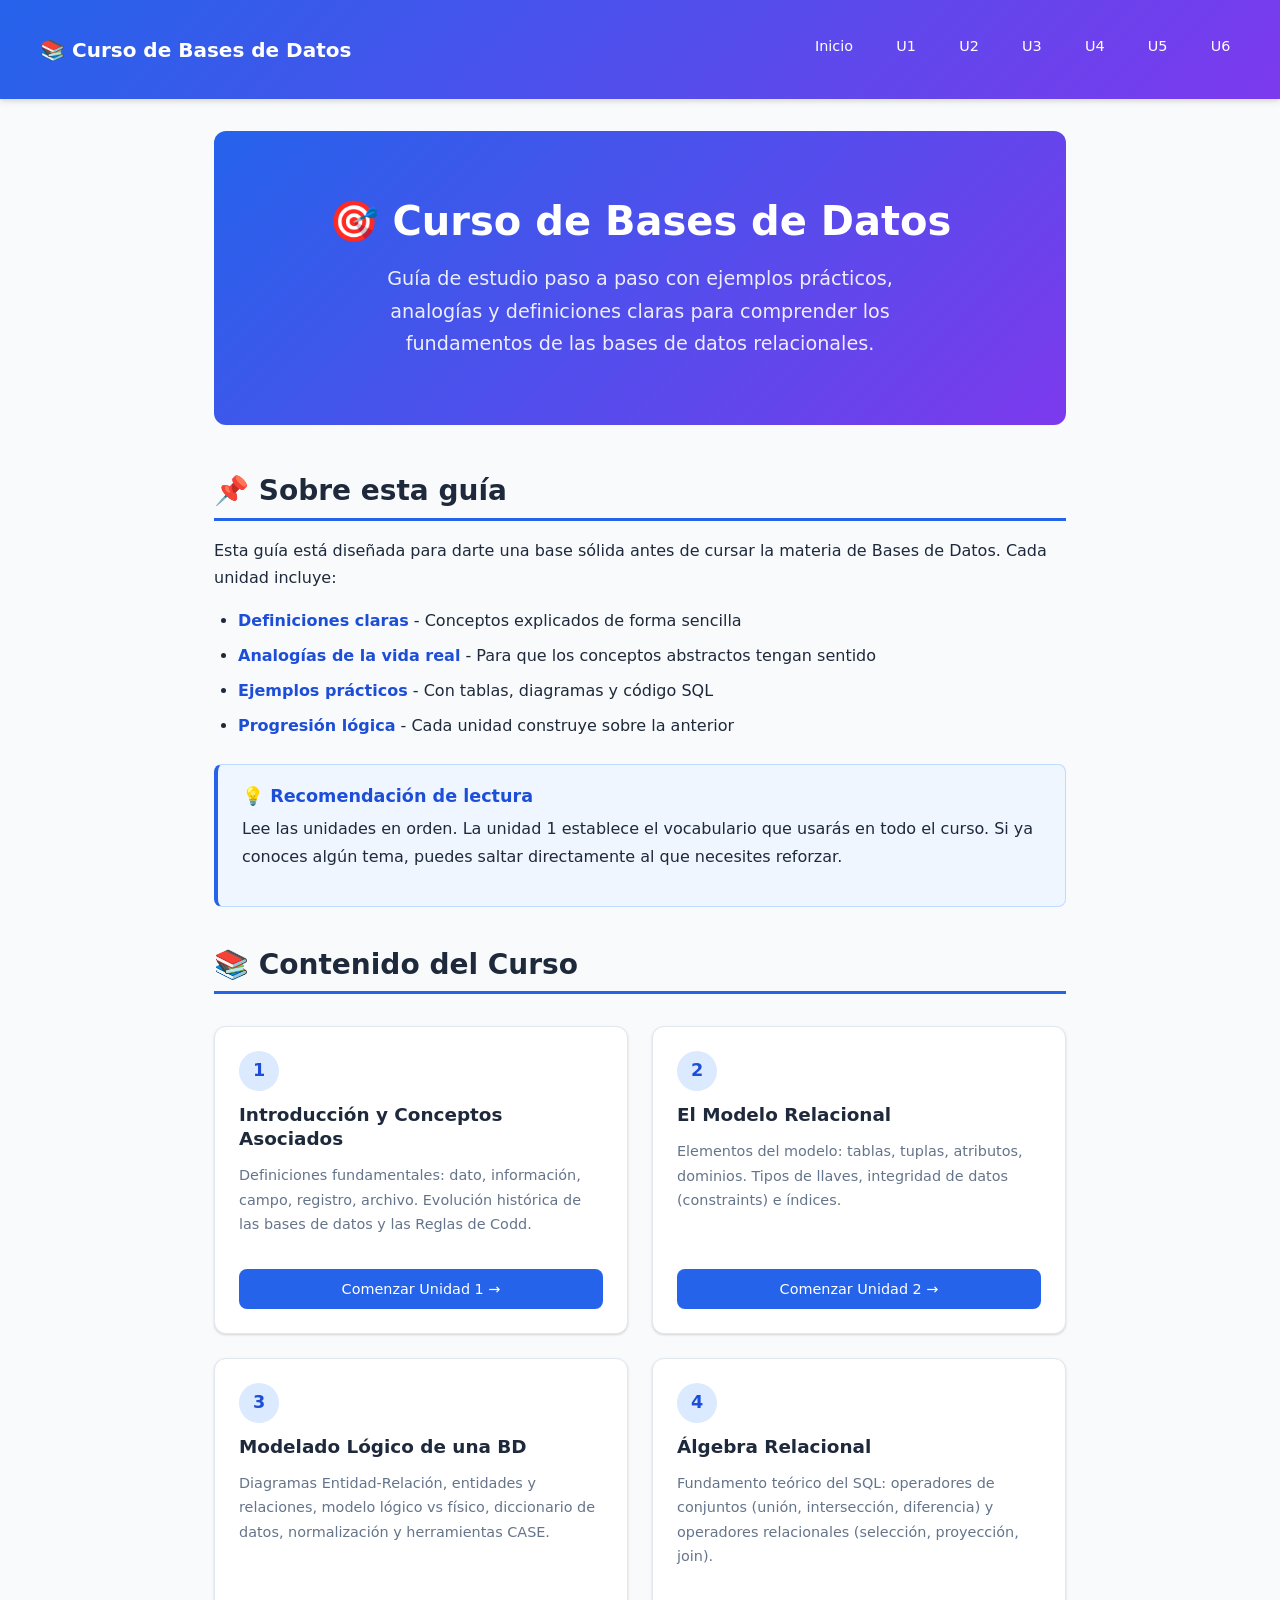
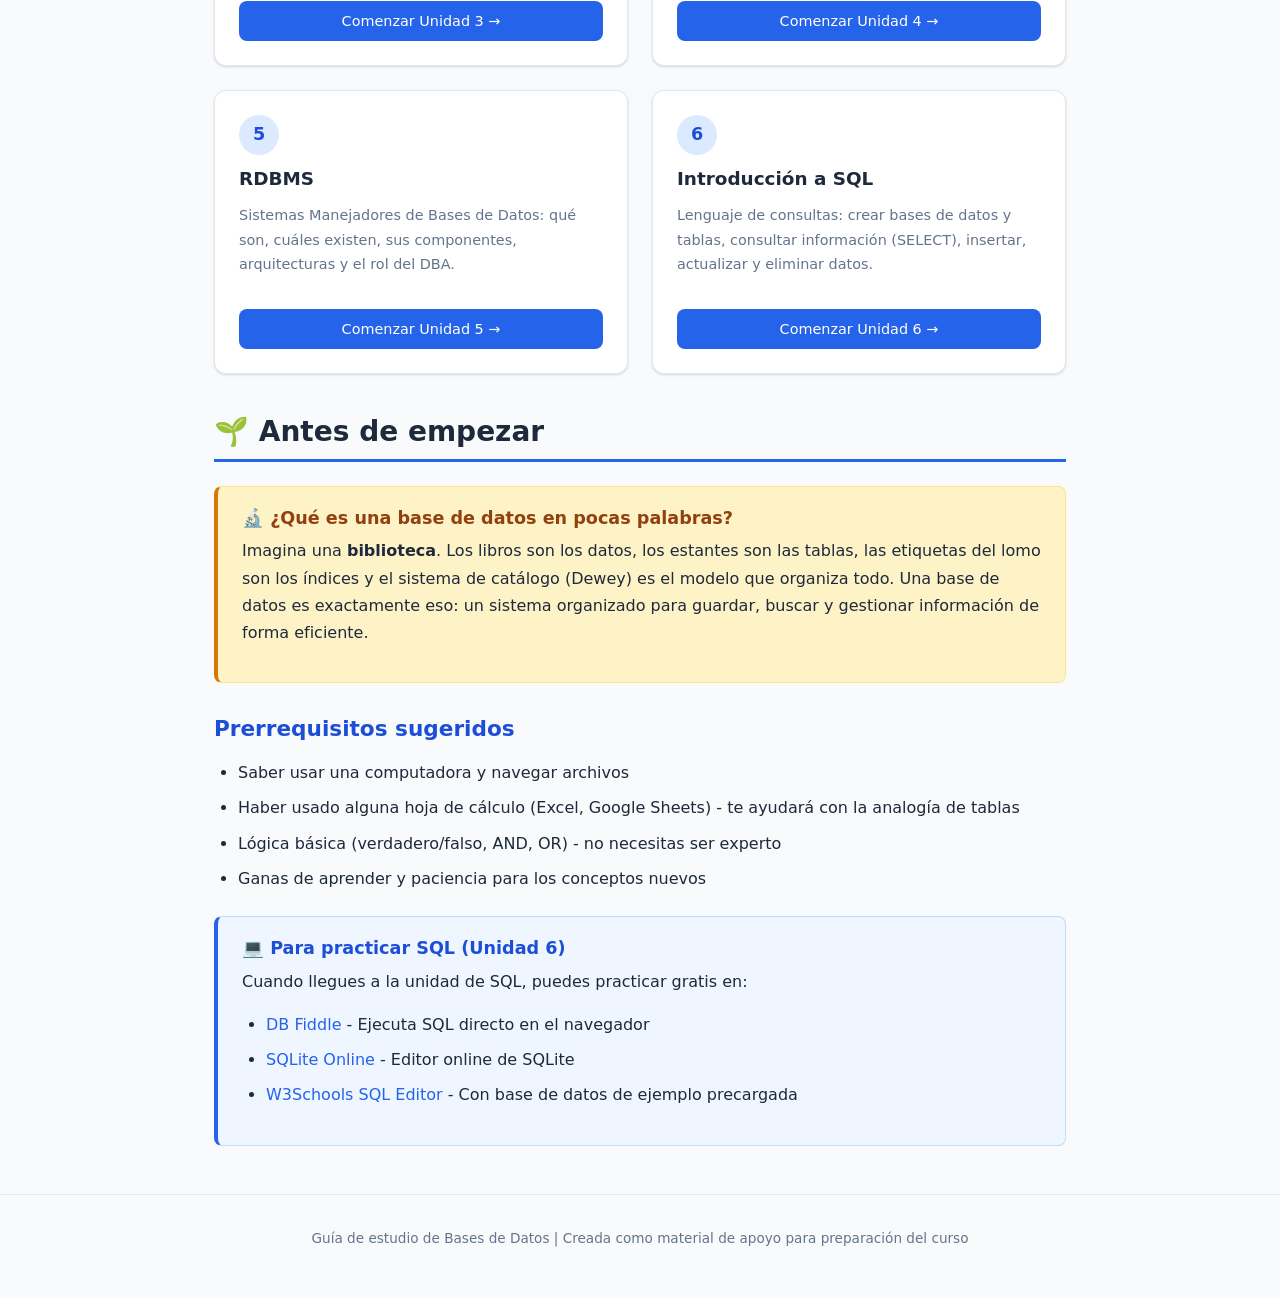
==== index.html @ d500a7af "Add files via upload" ====
<!DOCTYPE html>
<html lang="es">
<head>
    <meta charset="UTF-8">
    <meta name="viewport" content="width=device-width, initial-scale=1.0">
    <title>Curso de Bases de Datos - Guía de Estudio</title>
    <link rel="stylesheet" href="styles.css">
</head>
<body>
    <header class="site-header">
        <nav class="nav-container">
            <div class="nav-brand">&#128218; Curso de Bases de Datos</div>
            <ul class="nav-links">
                <li><a href="index.html">Inicio</a></li>
                <li><a href="unidad1.html">U1</a></li>
                <li><a href="unidad2.html">U2</a></li>
                <li><a href="unidad3.html">U3</a></li>
                <li><a href="unidad4.html">U4</a></li>
                <li><a href="unidad5.html">U5</a></li>
                <li><a href="unidad6.html">U6</a></li>
            </ul>
        </nav>
    </header>

    <main class="main-content">
        <section class="hero">
            <h1>&#127919; Curso de Bases de Datos</h1>
            <p>Guía de estudio paso a paso con ejemplos prácticos, analogías y definiciones claras para comprender los fundamentos de las bases de datos relacionales.</p>
        </section>

        <section>
            <h2>&#128204; Sobre esta guía</h2>
            <p>Esta guía está diseñada para darte una base sólida antes de cursar la materia de Bases de Datos. Cada unidad incluye:</p>
            <ul>
                <li><strong>Definiciones claras</strong> - Conceptos explicados de forma sencilla</li>
                <li><strong>Analogías de la vida real</strong> - Para que los conceptos abstractos tengan sentido</li>
                <li><strong>Ejemplos prácticos</strong> - Con tablas, diagramas y código SQL</li>
                <li><strong>Progresión lógica</strong> - Cada unidad construye sobre la anterior</li>
            </ul>

            <div class="info-box">
                <h4>&#128161; Recomendación de lectura</h4>
                <p>Lee las unidades en orden. La unidad 1 establece el vocabulario que usarás en todo el curso. Si ya conoces algún tema, puedes saltar directamente al que necesites reforzar.</p>
            </div>
        </section>

        <section>
            <h2>&#128218; Contenido del Curso</h2>
            <div class="units-grid">
                <div class="unit-card">
                    <span class="unit-number">1</span>
                    <h3>Introducción y Conceptos Asociados</h3>
                    <p>Definiciones fundamentales: dato, información, campo, registro, archivo. Evolución histórica de las bases de datos y las Reglas de Codd.</p>
                    <a href="unidad1.html" class="card-link">Comenzar Unidad 1 &rarr;</a>
                </div>

                <div class="unit-card">
                    <span class="unit-number">2</span>
                    <h3>El Modelo Relacional</h3>
                    <p>Elementos del modelo: tablas, tuplas, atributos, dominios. Tipos de llaves, integridad de datos (constraints) e índices.</p>
                    <a href="unidad2.html" class="card-link">Comenzar Unidad 2 &rarr;</a>
                </div>

                <div class="unit-card">
                    <span class="unit-number">3</span>
                    <h3>Modelado Lógico de una BD</h3>
                    <p>Diagramas Entidad-Relación, entidades y relaciones, modelo lógico vs físico, diccionario de datos, normalización y herramientas CASE.</p>
                    <a href="unidad3.html" class="card-link">Comenzar Unidad 3 &rarr;</a>
                </div>

                <div class="unit-card">
                    <span class="unit-number">4</span>
                    <h3>Álgebra Relacional</h3>
                    <p>Fundamento teórico del SQL: operadores de conjuntos (unión, intersección, diferencia) y operadores relacionales (selección, proyección, join).</p>
                    <a href="unidad4.html" class="card-link">Comenzar Unidad 4 &rarr;</a>
                </div>

                <div class="unit-card">
                    <span class="unit-number">5</span>
                    <h3>RDBMS</h3>
                    <p>Sistemas Manejadores de Bases de Datos: qué son, cuáles existen, sus componentes, arquitecturas y el rol del DBA.</p>
                    <a href="unidad5.html" class="card-link">Comenzar Unidad 5 &rarr;</a>
                </div>

                <div class="unit-card">
                    <span class="unit-number">6</span>
                    <h3>Introducción a SQL</h3>
                    <p>Lenguaje de consultas: crear bases de datos y tablas, consultar información (SELECT), insertar, actualizar y eliminar datos.</p>
                    <a href="unidad6.html" class="card-link">Comenzar Unidad 6 &rarr;</a>
                </div>
            </div>
        </section>

        <section>
            <h2>&#127793; Antes de empezar</h2>
            <div class="analogy-box">
                <h4>&#128300; ¿Qué es una base de datos en pocas palabras?</h4>
                <p>Imagina una <strong>biblioteca</strong>. Los libros son los datos, los estantes son las tablas, las etiquetas del lomo son los índices y el sistema de catálogo (Dewey) es el modelo que organiza todo. Una base de datos es exactamente eso: un sistema organizado para guardar, buscar y gestionar información de forma eficiente.</p>
            </div>

            <h3>Prerrequisitos sugeridos</h3>
            <ul>
                <li>Saber usar una computadora y navegar archivos</li>
                <li>Haber usado alguna hoja de cálculo (Excel, Google Sheets) - te ayudará con la analogía de tablas</li>
                <li>Lógica básica (verdadero/falso, AND, OR) - no necesitas ser experto</li>
                <li>Ganas de aprender y paciencia para los conceptos nuevos</li>
            </ul>

            <div class="info-box">
                <h4>&#128187; Para practicar SQL (Unidad 6)</h4>
                <p>Cuando llegues a la unidad de SQL, puedes practicar gratis en:</p>
                <ul>
                    <li><a href="https://www.db-fiddle.com/" target="_blank">DB Fiddle</a> - Ejecuta SQL directo en el navegador</li>
                    <li><a href="https://sqliteonline.com/" target="_blank">SQLite Online</a> - Editor online de SQLite</li>
                    <li><a href="https://www.w3schools.com/sql/trysql.asp?filename=trysql_select_all" target="_blank">W3Schools SQL Editor</a> - Con base de datos de ejemplo precargada</li>
                </ul>
            </div>
        </section>
    </main>

    <footer class="site-footer">
        <p>Guía de estudio de Bases de Datos | Creada como material de apoyo para preparación del curso</p>
    </footer>
</body>
</html>
---- styles.css ----
/* ============================================
   CURSO DE BASES DE DATOS - ESTILOS GLOBALES
   ============================================ */

/* Reset y base */
* {
    margin: 0;
    padding: 0;
    box-sizing: border-box;
}

:root {
    --primary: #2563eb;
    --primary-dark: #1d4ed8;
    --primary-light: #dbeafe;
    --secondary: #7c3aed;
    --accent: #059669;
    --accent-light: #d1fae5;
    --warning: #d97706;
    --warning-light: #fef3c7;
    --danger: #dc2626;
    --danger-light: #fee2e2;
    --text: #1e293b;
    --text-light: #64748b;
    --bg: #f8fafc;
    --white: #ffffff;
    --border: #e2e8f0;
    --shadow: 0 1px 3px rgba(0,0,0,0.1), 0 1px 2px rgba(0,0,0,0.06);
    --shadow-md: 0 4px 6px rgba(0,0,0,0.07), 0 2px 4px rgba(0,0,0,0.06);
    --shadow-lg: 0 10px 15px rgba(0,0,0,0.1), 0 4px 6px rgba(0,0,0,0.05);
    --radius: 8px;
    --radius-lg: 12px;
}

html {
    scroll-behavior: smooth;
}

body {
    font-family: 'Segoe UI', system-ui, -apple-system, sans-serif;
    line-height: 1.7;
    color: var(--text);
    background: var(--bg);
}

/* Tipografía */
h1, h2, h3, h4 {
    line-height: 1.3;
    color: var(--text);
}

h1 {
    font-size: 2.25rem;
    font-weight: 800;
    margin-bottom: 1rem;
}

h2 {
    font-size: 1.75rem;
    font-weight: 700;
    margin-top: 2.5rem;
    margin-bottom: 1rem;
    padding-bottom: 0.5rem;
    border-bottom: 3px solid var(--primary);
}

h3 {
    font-size: 1.35rem;
    font-weight: 600;
    margin-top: 2rem;
    margin-bottom: 0.75rem;
    color: var(--primary-dark);
}

h4 {
    font-size: 1.1rem;
    font-weight: 600;
    margin-top: 1.5rem;
    margin-bottom: 0.5rem;
}

p {
    margin-bottom: 1rem;
}

a {
    color: var(--primary);
    text-decoration: none;
    transition: color 0.2s;
}

a:hover {
    color: var(--primary-dark);
    text-decoration: underline;
}

/* Header / Navegación */
.site-header {
    background: linear-gradient(135deg, var(--primary) 0%, var(--secondary) 100%);
    color: white;
    padding: 1rem 2rem;
    position: sticky;
    top: 0;
    z-index: 100;
    box-shadow: var(--shadow-md);
}

.site-header a {
    color: white;
    font-weight: 500;
}

.site-header a:hover {
    color: var(--primary-light);
    text-decoration: none;
}

.nav-container {
    max-width: 1200px;
    margin: 0 auto;
    display: flex;
    align-items: center;
    justify-content: space-between;
    flex-wrap: wrap;
    gap: 1rem;
}

.nav-brand {
    font-size: 1.25rem;
    font-weight: 700;
    display: flex;
    align-items: center;
    gap: 0.5rem;
}

.nav-links {
    display: flex;
    gap: 1.5rem;
    flex-wrap: wrap;
    list-style: none;
}

.nav-links a {
    font-size: 0.9rem;
    padding: 0.3rem 0.6rem;
    border-radius: 4px;
    transition: background 0.2s;
}

.nav-links a:hover {
    background: rgba(255,255,255,0.15);
}

/* Contenido principal */
.main-content {
    max-width: 900px;
    margin: 2rem auto;
    padding: 0 1.5rem;
}

/* Hero section (index) */
.hero {
    text-align: center;
    padding: 4rem 2rem;
    background: linear-gradient(135deg, var(--primary) 0%, var(--secondary) 100%);
    color: white;
    border-radius: var(--radius-lg);
    margin-bottom: 3rem;
}

.hero h1 {
    color: white;
    font-size: 2.5rem;
    margin-bottom: 1rem;
}

.hero p {
    font-size: 1.2rem;
    opacity: 0.9;
    max-width: 600px;
    margin: 0 auto;
}

/* Cards de unidades (index) */
.units-grid {
    display: grid;
    grid-template-columns: repeat(auto-fit, minmax(300px, 1fr));
    gap: 1.5rem;
    margin: 2rem 0;
}

.unit-card {
    background: var(--white);
    border-radius: var(--radius-lg);
    padding: 1.5rem;
    box-shadow: var(--shadow);
    border: 1px solid var(--border);
    transition: transform 0.2s, box-shadow 0.2s;
    display: flex;
    flex-direction: column;
}

.unit-card:hover {
    transform: translateY(-3px);
    box-shadow: var(--shadow-lg);
}

.unit-card .unit-number {
    display: inline-flex;
    align-items: center;
    justify-content: center;
    width: 40px;
    height: 40px;
    background: var(--primary-light);
    color: var(--primary-dark);
    border-radius: 50%;
    font-weight: 700;
    font-size: 1.1rem;
    margin-bottom: 0.75rem;
}

.unit-card h3 {
    margin-top: 0;
    color: var(--text);
    font-size: 1.15rem;
}

.unit-card p {
    color: var(--text-light);
    font-size: 0.9rem;
    flex-grow: 1;
}

.unit-card .card-link {
    display: inline-block;
    margin-top: 1rem;
    padding: 0.5rem 1rem;
    background: var(--primary);
    color: white;
    border-radius: var(--radius);
    font-weight: 500;
    font-size: 0.9rem;
    transition: background 0.2s;
    text-align: center;
}

.unit-card .card-link:hover {
    background: var(--primary-dark);
    text-decoration: none;
}

/* Cajas de contenido especial */
.concept-box {
    background: var(--white);
    border: 1px solid var(--border);
    border-left: 4px solid var(--primary);
    border-radius: var(--radius);
    padding: 1.25rem 1.5rem;
    margin: 1.5rem 0;
    box-shadow: var(--shadow);
}

.concept-box h4 {
    margin-top: 0;
    color: var(--primary-dark);
    display: flex;
    align-items: center;
    gap: 0.5rem;
}

.analogy-box {
    background: var(--warning-light);
    border: 1px solid #fde68a;
    border-left: 4px solid var(--warning);
    border-radius: var(--radius);
    padding: 1.25rem 1.5rem;
    margin: 1.5rem 0;
}

.analogy-box h4 {
    margin-top: 0;
    color: #92400e;
    display: flex;
    align-items: center;
    gap: 0.5rem;
}

.example-box {
    background: var(--accent-light);
    border: 1px solid #a7f3d0;
    border-left: 4px solid var(--accent);
    border-radius: var(--radius);
    padding: 1.25rem 1.5rem;
    margin: 1.5rem 0;
}

.example-box h4 {
    margin-top: 0;
    color: #065f46;
    display: flex;
    align-items: center;
    gap: 0.5rem;
}

.warning-box {
    background: var(--danger-light);
    border: 1px solid #fecaca;
    border-left: 4px solid var(--danger);
    border-radius: var(--radius);
    padding: 1.25rem 1.5rem;
    margin: 1.5rem 0;
}

.warning-box h4 {
    margin-top: 0;
    color: #991b1b;
    display: flex;
    align-items: center;
    gap: 0.5rem;
}

.info-box {
    background: #eff6ff;
    border: 1px solid #bfdbfe;
    border-left: 4px solid var(--primary);
    border-radius: var(--radius);
    padding: 1.25rem 1.5rem;
    margin: 1.5rem 0;
}

.info-box h4 {
    margin-top: 0;
    color: var(--primary-dark);
}

/* Tablas */
table {
    width: 100%;
    border-collapse: collapse;
    margin: 1.5rem 0;
    background: var(--white);
    border-radius: var(--radius);
    overflow: hidden;
    box-shadow: var(--shadow);
}

thead {
    background: var(--primary);
    color: white;
}

th {
    padding: 0.75rem 1rem;
    text-align: left;
    font-weight: 600;
    font-size: 0.9rem;
}

td {
    padding: 0.75rem 1rem;
    border-bottom: 1px solid var(--border);
    font-size: 0.9rem;
}

tbody tr:hover {
    background: var(--primary-light);
}

tbody tr:last-child td {
    border-bottom: none;
}

/* Código */
code {
    background: #f1f5f9;
    padding: 0.15rem 0.4rem;
    border-radius: 4px;
    font-family: 'Cascadia Code', 'Fira Code', 'Consolas', monospace;
    font-size: 0.88em;
    color: #be185d;
}

pre {
    background: #1e293b;
    color: #e2e8f0;
    padding: 1.25rem 1.5rem;
    border-radius: var(--radius);
    overflow-x: auto;
    margin: 1.5rem 0;
    box-shadow: var(--shadow-md);
    line-height: 1.5;
}

pre code {
    background: none;
    color: inherit;
    padding: 0;
    font-size: 0.9rem;
}

/* Palabras clave SQL en code blocks */
.keyword { color: #93c5fd; font-weight: 600; }
.string { color: #86efac; }
.comment { color: #94a3b8; font-style: italic; }
.number { color: #fbbf24; }

/* Listas */
ul, ol {
    margin: 1rem 0 1rem 1.5rem;
}

li {
    margin-bottom: 0.5rem;
}

li strong {
    color: var(--primary-dark);
}

/* Navegación entre páginas */
.page-nav {
    display: flex;
    justify-content: space-between;
    align-items: center;
    margin-top: 3rem;
    padding-top: 2rem;
    border-top: 2px solid var(--border);
    flex-wrap: wrap;
    gap: 1rem;
}

.page-nav a {
    display: inline-flex;
    align-items: center;
    gap: 0.5rem;
    padding: 0.75rem 1.25rem;
    background: var(--white);
    border: 1px solid var(--border);
    border-radius: var(--radius);
    font-weight: 500;
    transition: all 0.2s;
    box-shadow: var(--shadow);
}

.page-nav a:hover {
    background: var(--primary);
    color: white;
    border-color: var(--primary);
    text-decoration: none;
}

/* Footer */
.site-footer {
    text-align: center;
    padding: 2rem;
    margin-top: 3rem;
    color: var(--text-light);
    font-size: 0.85rem;
    border-top: 1px solid var(--border);
}

/* Timeline (para evolución) */
.timeline {
    position: relative;
    padding-left: 2rem;
    margin: 1.5rem 0;
}

.timeline::before {
    content: '';
    position: absolute;
    left: 0.5rem;
    top: 0;
    bottom: 0;
    width: 3px;
    background: var(--primary-light);
    border-radius: 2px;
}

.timeline-item {
    position: relative;
    margin-bottom: 1.5rem;
    padding-left: 1.5rem;
}

.timeline-item::before {
    content: '';
    position: absolute;
    left: -1.75rem;
    top: 0.5rem;
    width: 12px;
    height: 12px;
    background: var(--primary);
    border-radius: 50%;
    border: 3px solid var(--primary-light);
}

.timeline-item .year {
    font-weight: 700;
    color: var(--primary);
    font-size: 0.9rem;
}

/* Diagrama simple con CSS */
.diagram {
    background: var(--white);
    border: 1px solid var(--border);
    border-radius: var(--radius);
    padding: 1.5rem;
    margin: 1.5rem 0;
    text-align: center;
    box-shadow: var(--shadow);
    overflow-x: auto;
}

.diagram-row {
    display: flex;
    justify-content: center;
    align-items: center;
    gap: 1rem;
    flex-wrap: wrap;
    margin: 0.5rem 0;
}

.diagram-box {
    background: var(--primary-light);
    border: 2px solid var(--primary);
    border-radius: var(--radius);
    padding: 0.75rem 1.25rem;
    font-weight: 600;
    font-size: 0.9rem;
    color: var(--primary-dark);
}

.diagram-box.secondary {
    background: #ede9fe;
    border-color: var(--secondary);
    color: #5b21b6;
}

.diagram-box.accent {
    background: var(--accent-light);
    border-color: var(--accent);
    color: #065f46;
}

.diagram-arrow {
    font-size: 1.5rem;
    color: var(--text-light);
}

/* Tabla de contenidos (sidebar en cada unidad) */
.toc {
    background: var(--white);
    border: 1px solid var(--border);
    border-radius: var(--radius);
    padding: 1.25rem 1.5rem;
    margin-bottom: 2rem;
    box-shadow: var(--shadow);
}

.toc h4 {
    margin-top: 0;
    margin-bottom: 0.75rem;
    font-size: 1rem;
    color: var(--text);
}

.toc ol {
    margin: 0;
    padding-left: 1.25rem;
}

.toc li {
    margin-bottom: 0.4rem;
    font-size: 0.9rem;
}

.toc a {
    color: var(--text-light);
}

.toc a:hover {
    color: var(--primary);
}

/* Badge/etiqueta */
.badge {
    display: inline-block;
    padding: 0.2rem 0.6rem;
    border-radius: 20px;
    font-size: 0.75rem;
    font-weight: 600;
    text-transform: uppercase;
    letter-spacing: 0.5px;
}

.badge-primary {
    background: var(--primary-light);
    color: var(--primary-dark);
}

.badge-accent {
    background: var(--accent-light);
    color: #065f46;
}

/* Responsive */
@media (max-width: 768px) {
    h1 { font-size: 1.75rem; }
    h2 { font-size: 1.4rem; }
    h3 { font-size: 1.15rem; }
    
    .hero {
        padding: 2.5rem 1.5rem;
    }
    
    .hero h1 {
        font-size: 1.75rem;
    }
    
    .nav-container {
        flex-direction: column;
        align-items: flex-start;
    }
    
    .nav-links {
        gap: 0.75rem;
    }
    
    .units-grid {
        grid-template-columns: 1fr;
    }
    
    .page-nav {
        flex-direction: column;
    }
    
    pre {
        padding: 1rem;
        font-size: 0.8rem;
    }
    
    table {
        font-size: 0.8rem;
    }
    
    th, td {
        padding: 0.5rem 0.75rem;
    }
}

@media (max-width: 480px) {
    .site-header {
        padding: 0.75rem 1rem;
    }
    
    .main-content {
        padding: 0 1rem;
    }
}
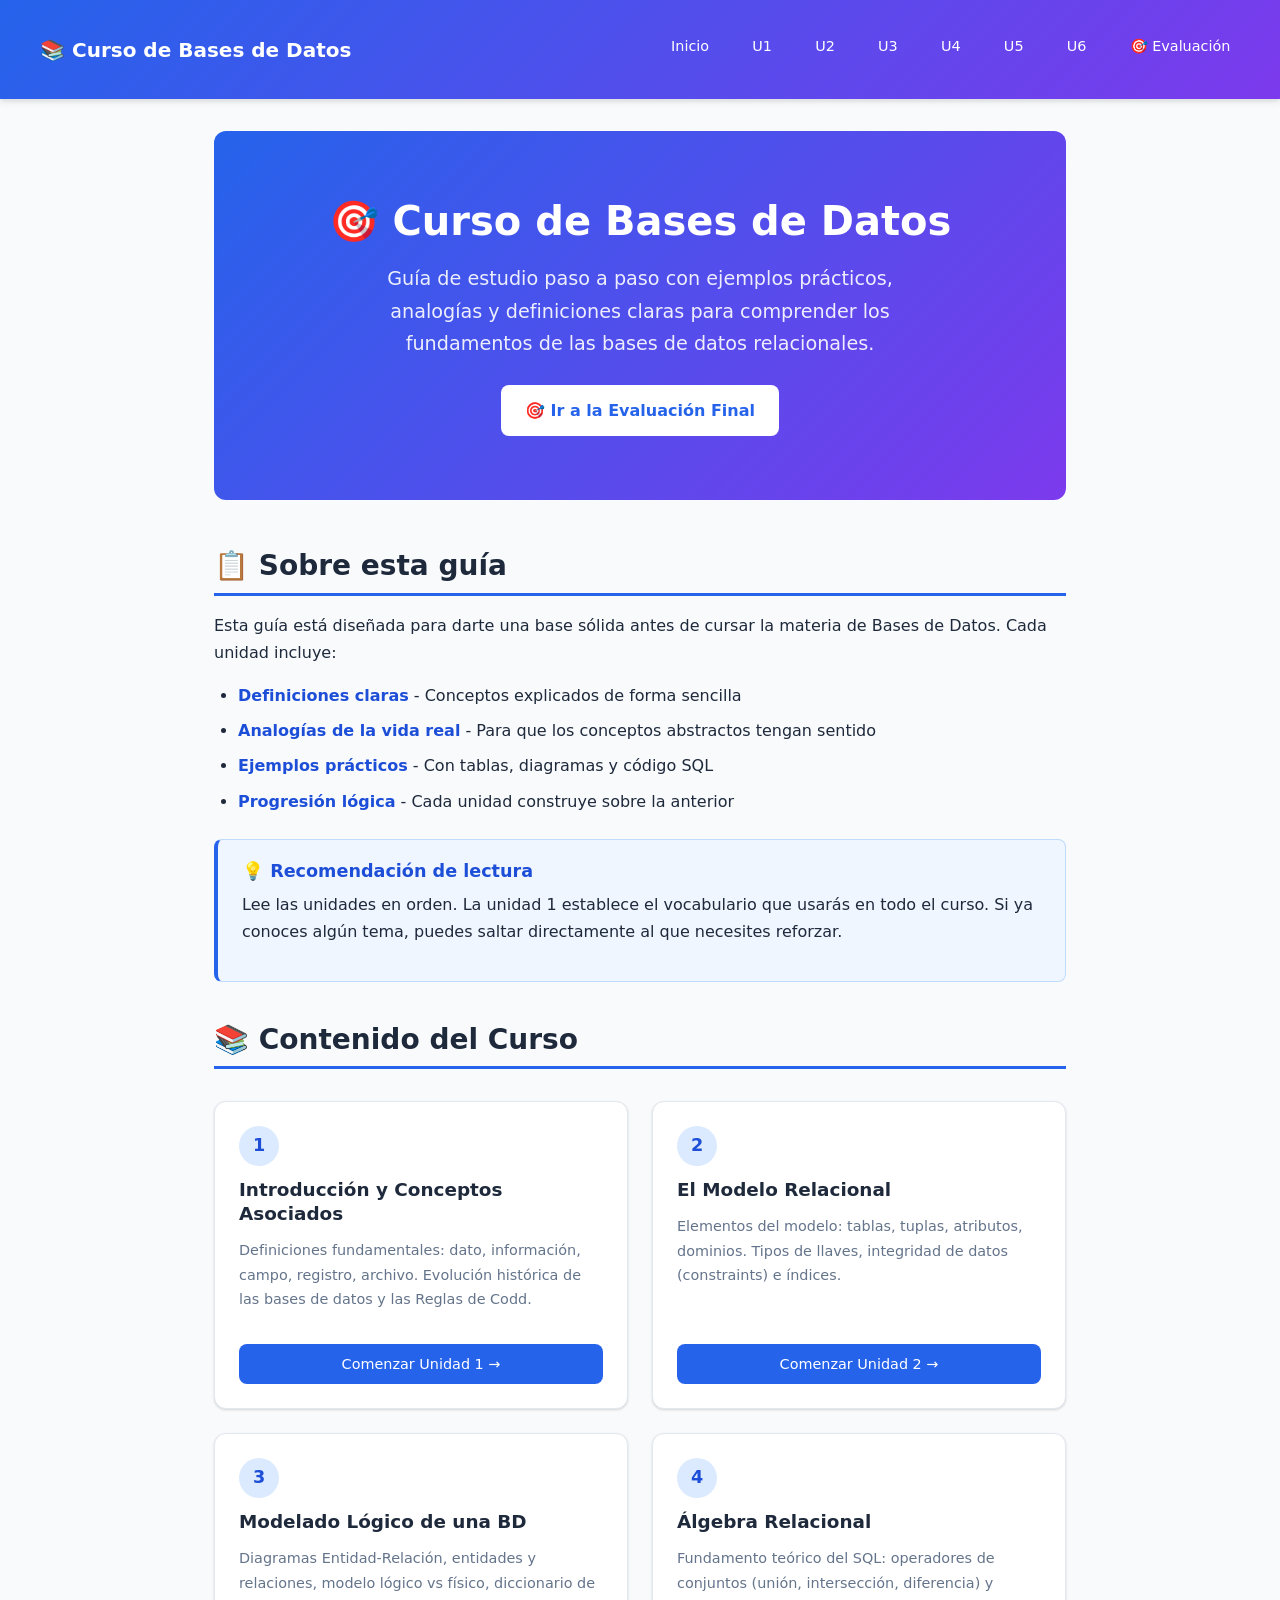
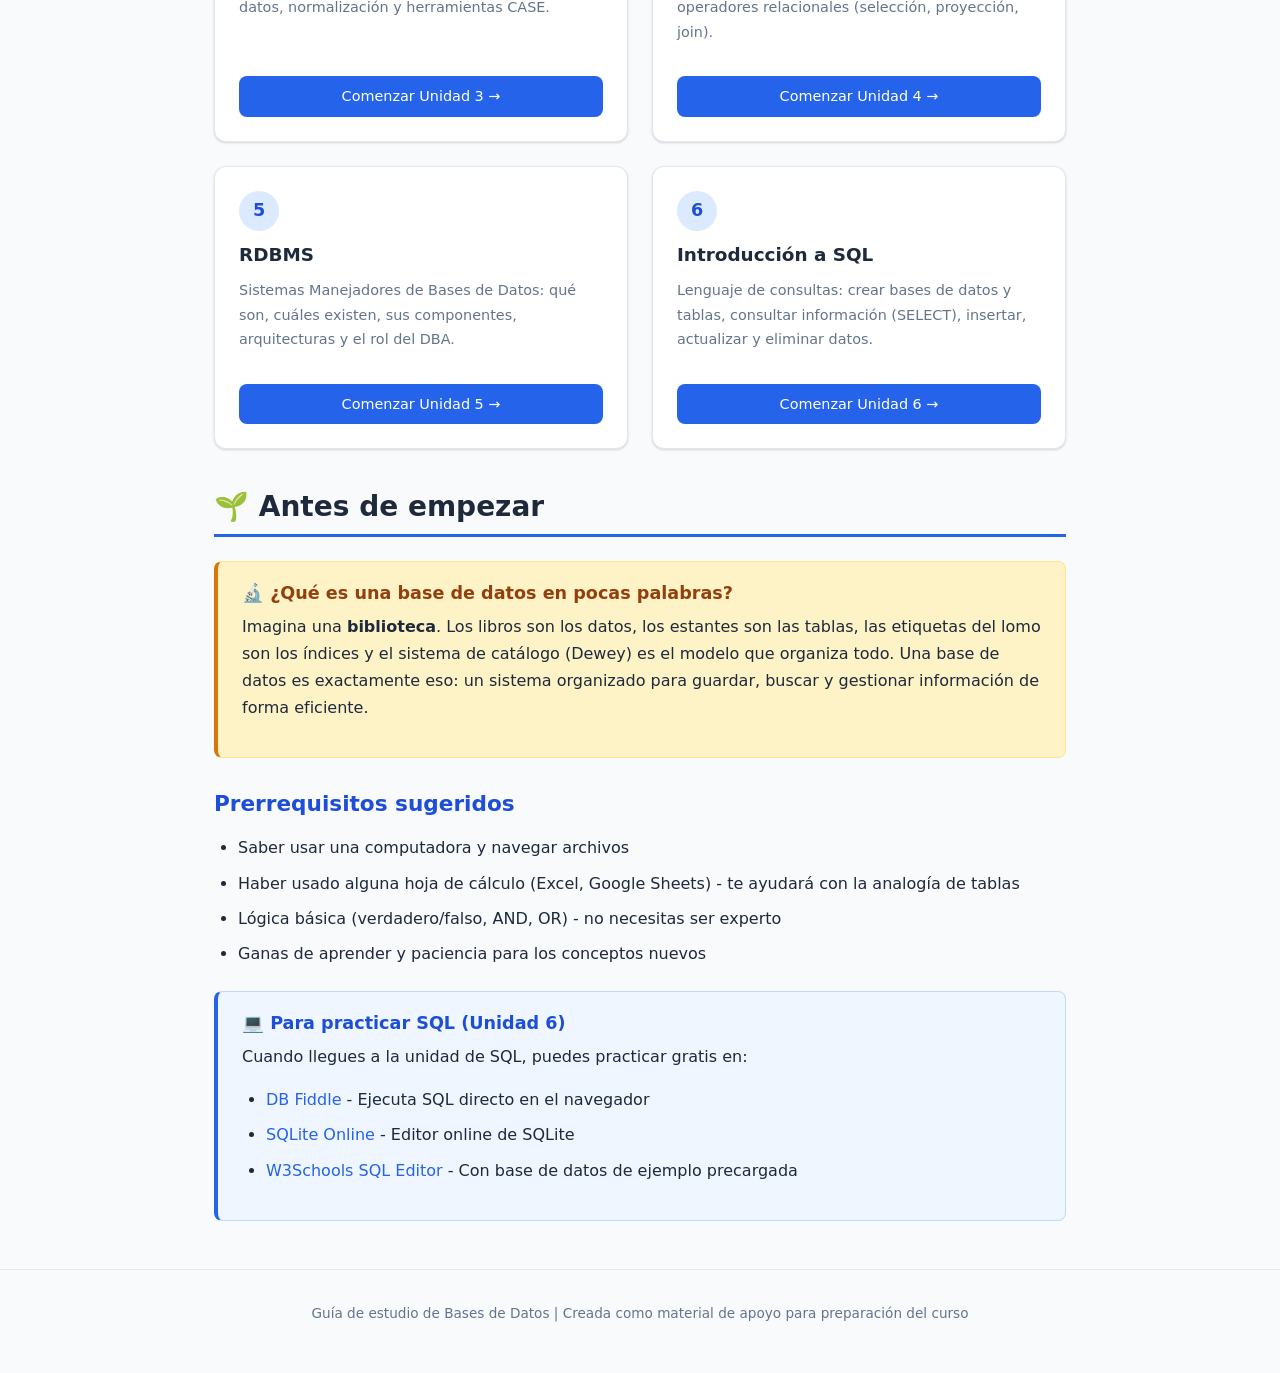
==== commit bdf023b6: "Add files via upload" ====
--- a/index.html
+++ b/index.html
@@ -18,6 +18,7 @@
                 <li><a href="unidad4.html">U4</a></li>
                 <li><a href="unidad5.html">U5</a></li>
                 <li><a href="unidad6.html">U6</a></li>
+                <li><a href="evaluacion.html">&#127919; Evaluación</a></li>
             </ul>
         </nav>
     </header>
@@ -26,10 +27,11 @@
         <section class="hero">
             <h1>&#127919; Curso de Bases de Datos</h1>
             <p>Guía de estudio paso a paso con ejemplos prácticos, analogías y definiciones claras para comprender los fundamentos de las bases de datos relacionales.</p>
+            <a href="evaluacion.html" style="display:inline-block; margin-top:1.5rem; padding:0.75rem 1.5rem; background:white; color:#2563eb; border-radius:8px; font-weight:600; text-decoration:none;">&#127919; Ir a la Evaluación Final</a>
         </section>
 
         <section>
-            <h2>&#128204; Sobre esta guía</h2>
+            <h2>&#128203; Sobre esta guía</h2>
             <p>Esta guía está diseñada para darte una base sólida antes de cursar la materia de Bases de Datos. Cada unidad incluye:</p>
             <ul>
                 <li><strong>Definiciones claras</strong> - Conceptos explicados de forma sencilla</li>
